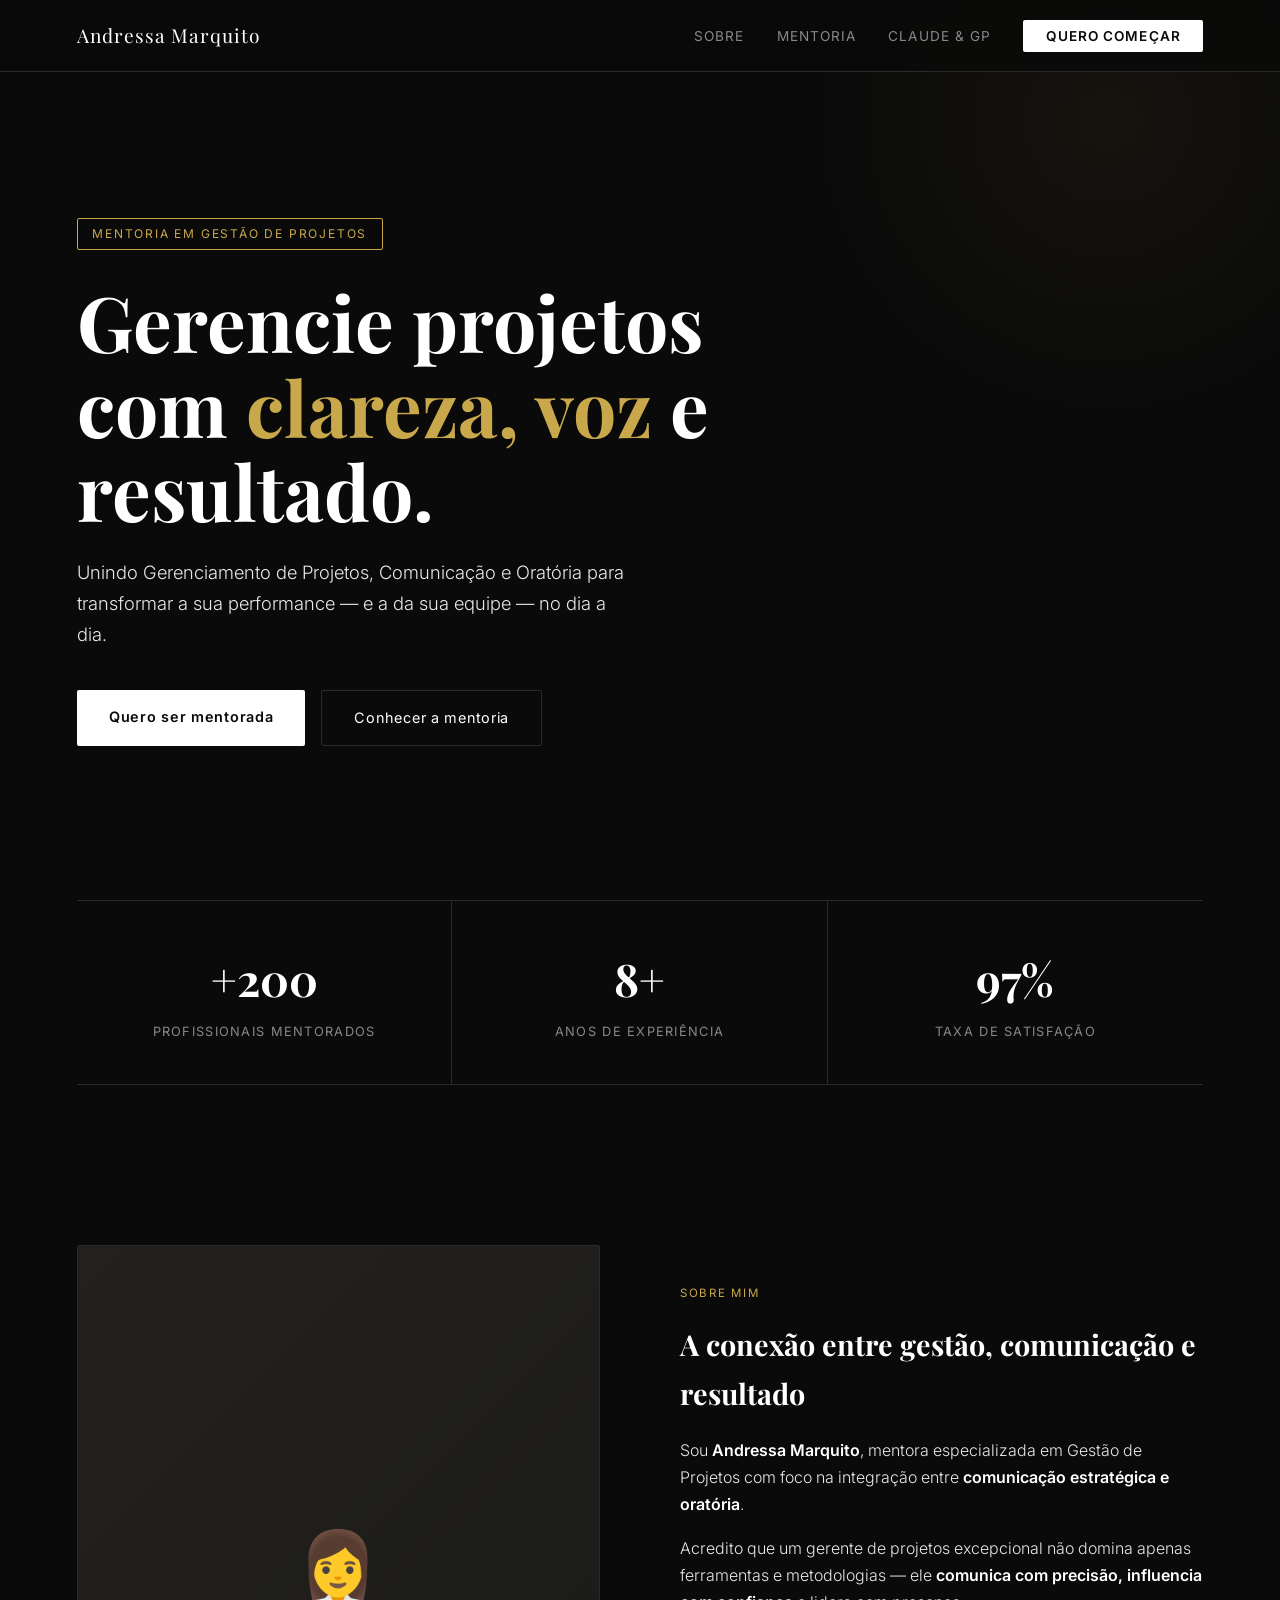
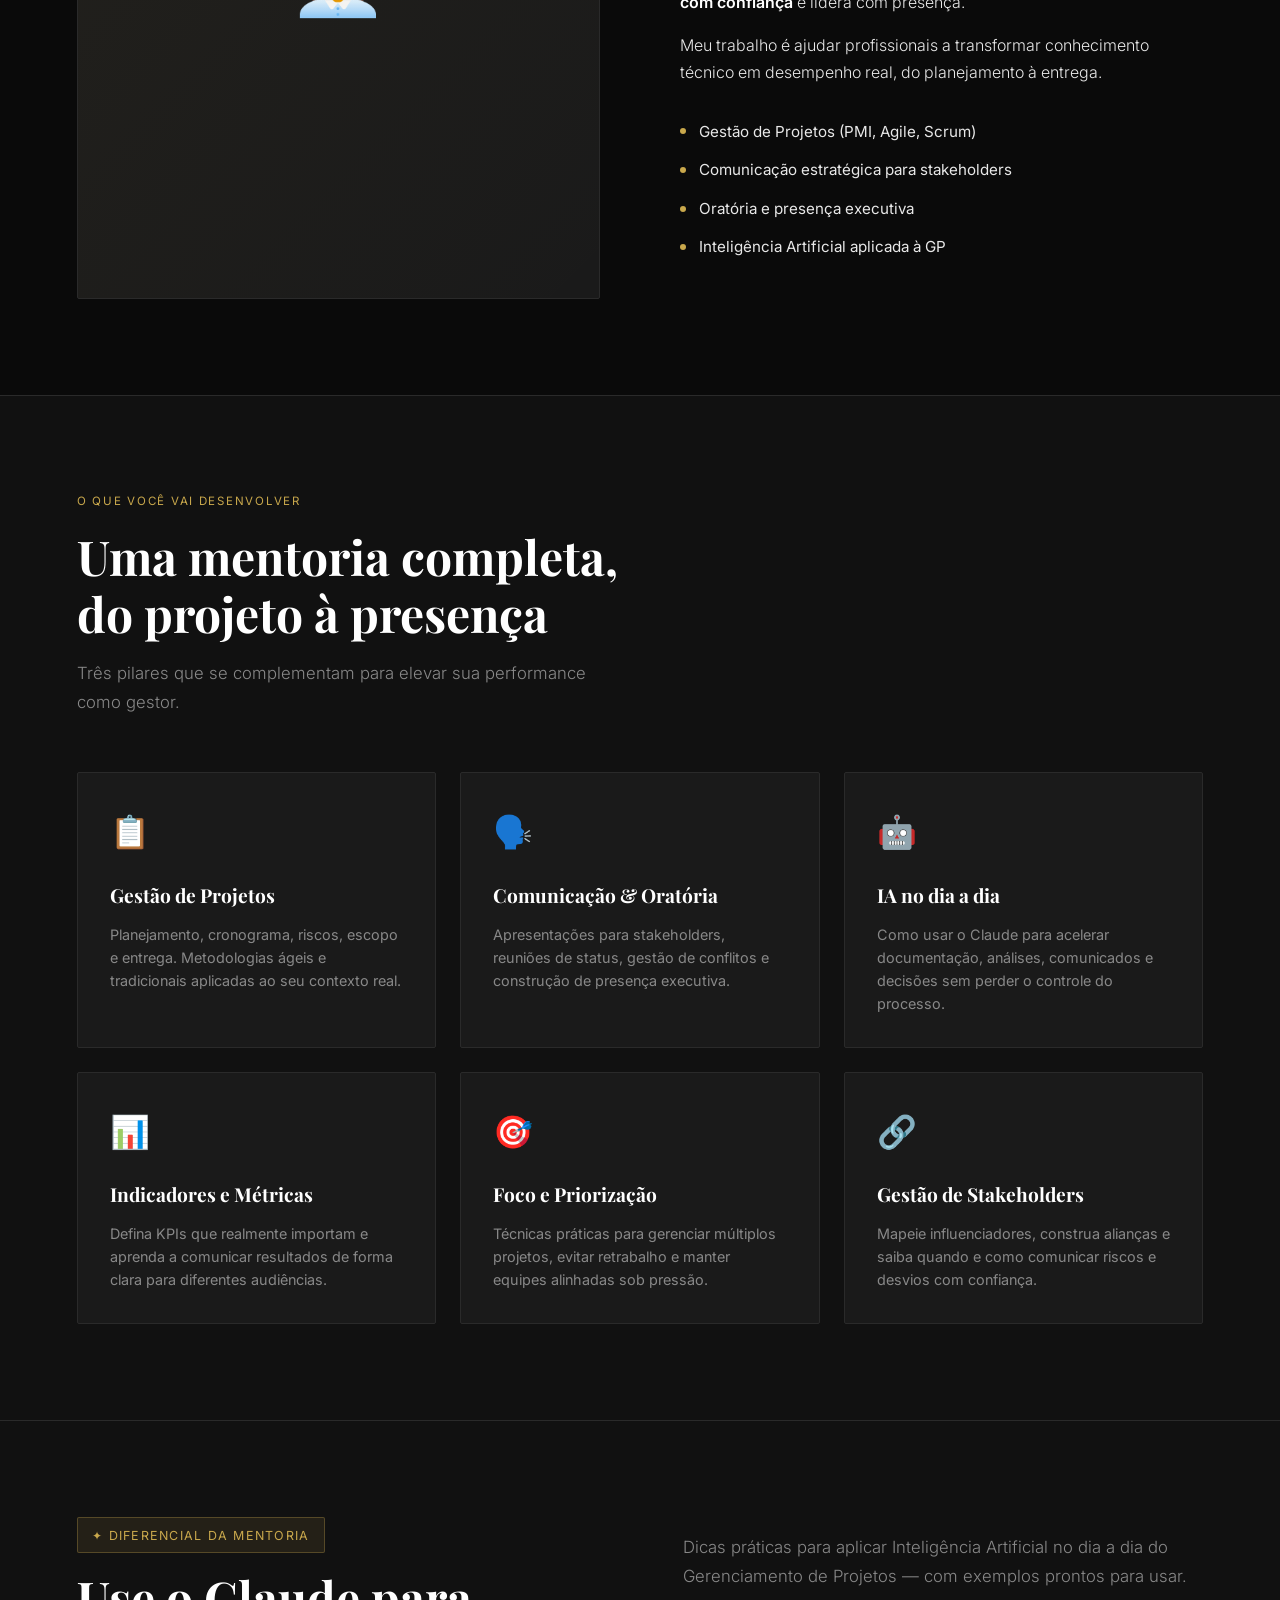
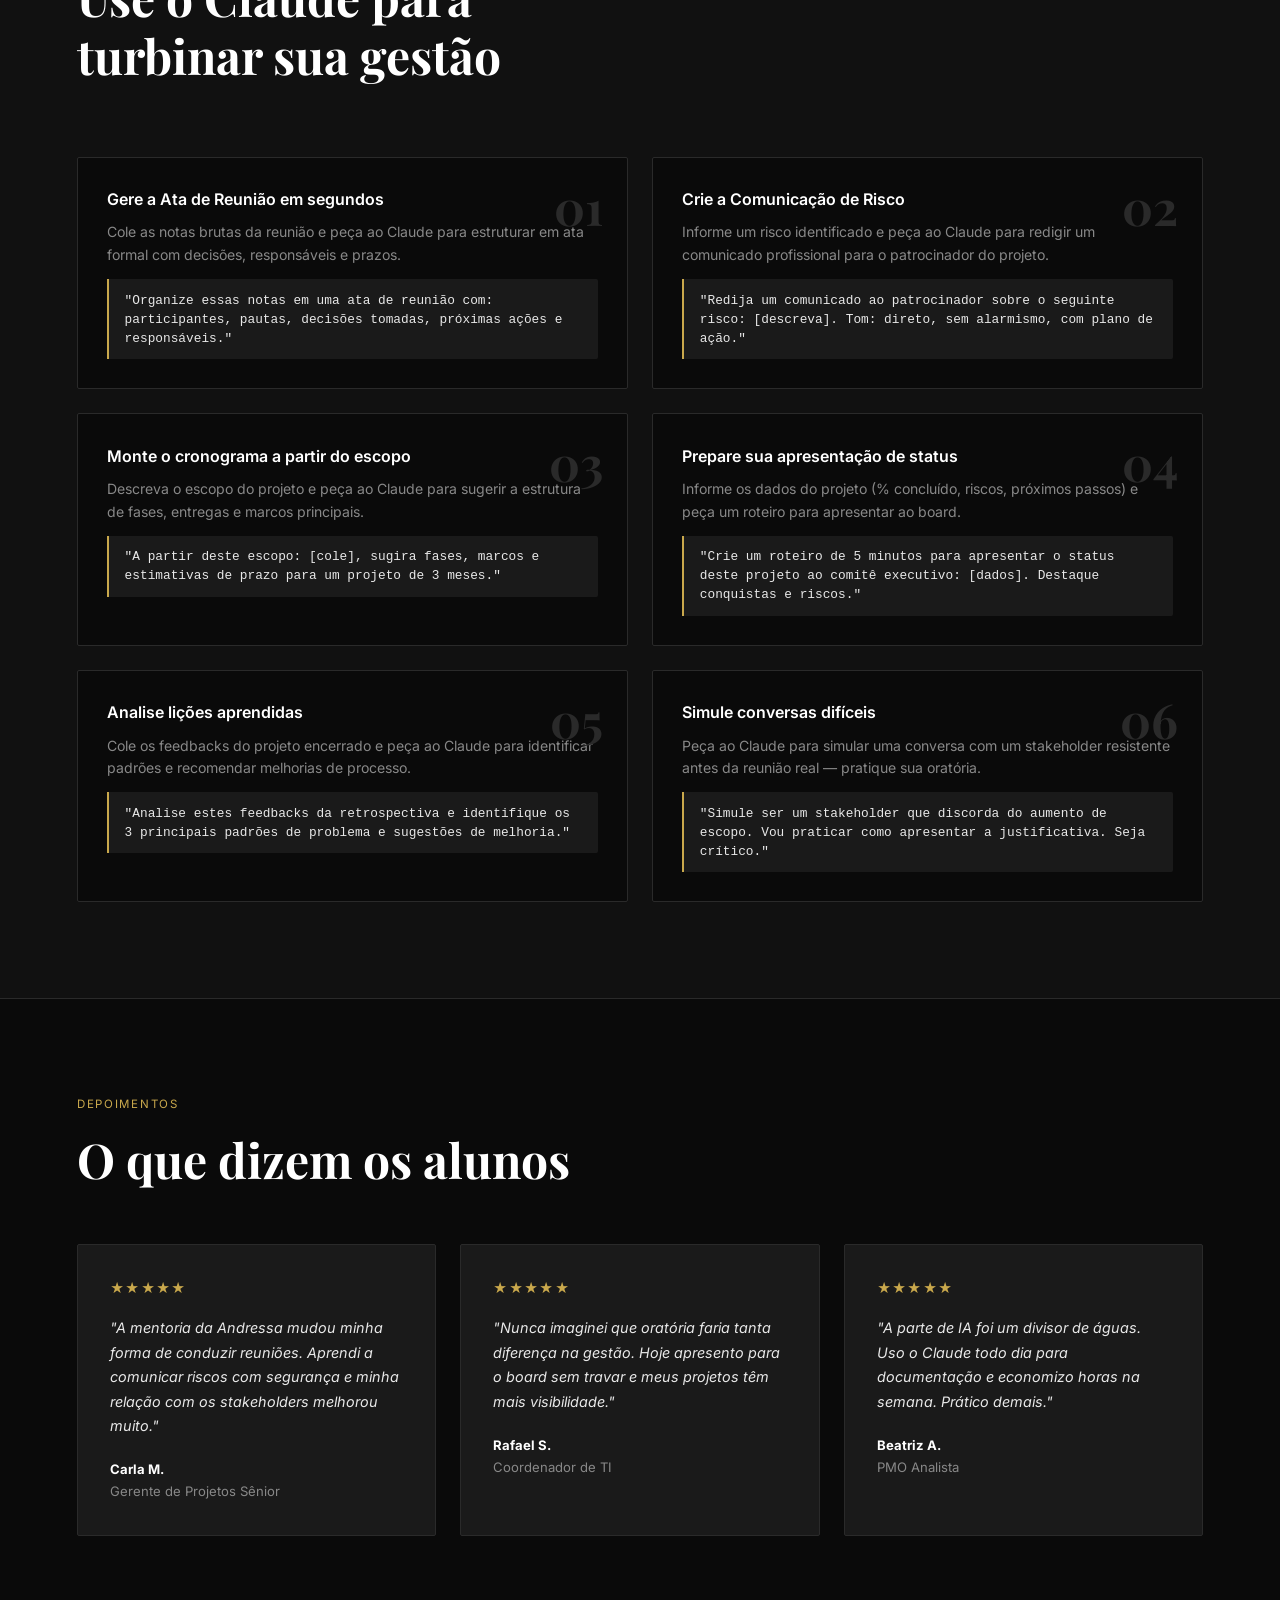
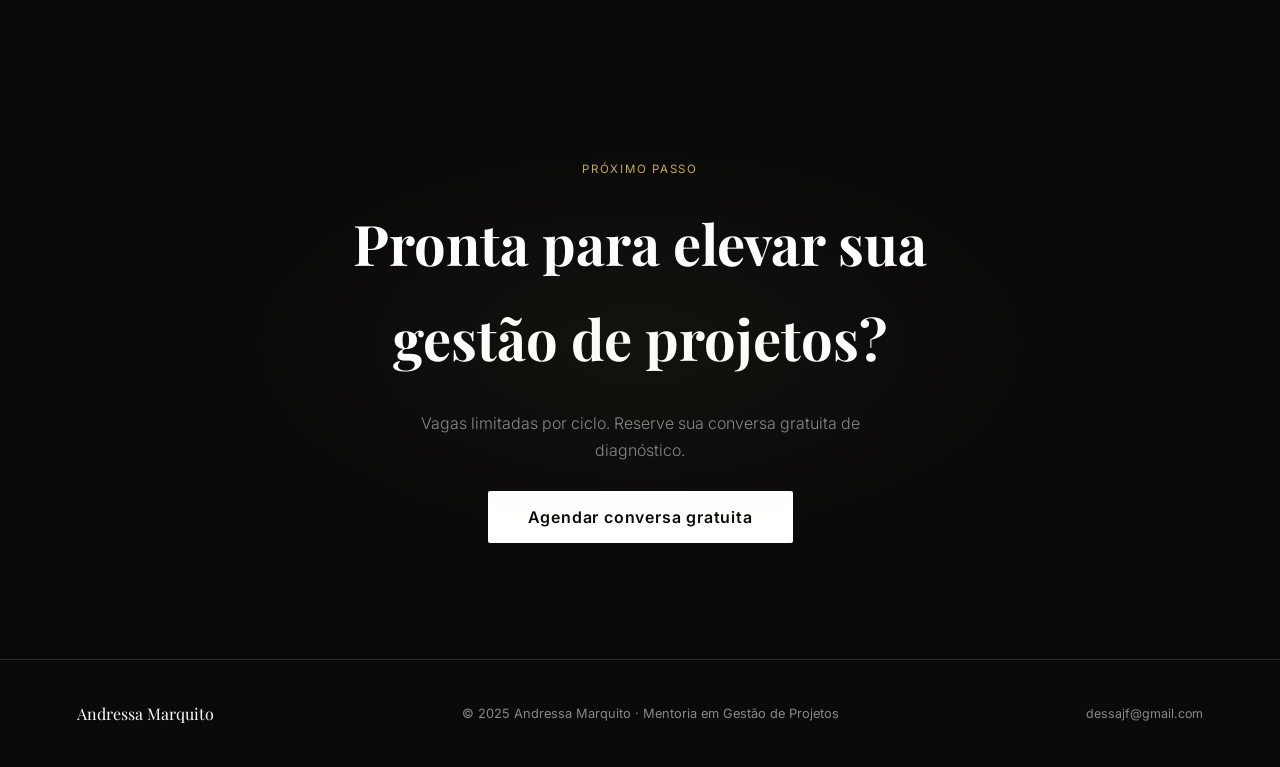
==== landing-page/index.html @ f9d19b34 "auto-update: 2026-05-29 18:06:54" ====
<!DOCTYPE html>
<html lang="pt-BR">
<head>
  <meta charset="UTF-8" />
  <meta name="viewport" content="width=device-width, initial-scale=1.0" />
  <title>Andressa Marquito | Mentoria em Gestão de Projetos</title>
  <link href="https://fonts.googleapis.com/css2?family=Playfair+Display:wght@400;700&family=Inter:wght@300;400;500;600&display=swap" rel="stylesheet" />
  <style>
    *, *::before, *::after { box-sizing: border-box; margin: 0; padding: 0; }

    :root {
      --black: #0a0a0a;
      --dark: #111111;
      --card: #1a1a1a;
      --border: #2a2a2a;
      --white: #ffffff;
      --off-white: #e8e8e8;
      --muted: #888888;
      --accent: #c9a84c;
    }

    html { scroll-behavior: smooth; }

    body {
      font-family: 'Inter', sans-serif;
      background-color: var(--black);
      color: var(--white);
      line-height: 1.7;
    }

    /* NAV */
    nav {
      position: fixed;
      top: 0; left: 0; right: 0;
      z-index: 100;
      display: flex;
      justify-content: space-between;
      align-items: center;
      padding: 1.2rem 6%;
      background: rgba(10, 10, 10, 0.92);
      backdrop-filter: blur(12px);
      border-bottom: 1px solid var(--border);
    }

    .nav-logo {
      font-family: 'Playfair Display', serif;
      font-size: 1.2rem;
      letter-spacing: 0.05em;
      color: var(--white);
      text-decoration: none;
    }

    .nav-links { display: flex; gap: 2rem; list-style: none; }
    .nav-links a {
      color: var(--muted);
      text-decoration: none;
      font-size: 0.85rem;
      letter-spacing: 0.08em;
      text-transform: uppercase;
      transition: color 0.2s;
    }
    .nav-links a:hover { color: var(--white); }

    .nav-cta {
      background: var(--white);
      color: var(--black) !important;
      padding: 0.5rem 1.4rem;
      border-radius: 2px;
      font-weight: 600 !important;
      transition: background 0.2s, color 0.2s !important;
    }
    .nav-cta:hover { background: var(--accent) !important; color: var(--white) !important; }

    /* HERO */
    .hero {
      min-height: 100vh;
      display: flex;
      align-items: center;
      padding: 8rem 6% 4rem;
      position: relative;
      overflow: hidden;
    }

    .hero::before {
      content: '';
      position: absolute;
      top: -20%; right: -10%;
      width: 600px; height: 600px;
      background: radial-gradient(circle, rgba(201,168,76,0.06) 0%, transparent 70%);
      pointer-events: none;
    }

    .hero-content { max-width: 720px; }

    .hero-tag {
      display: inline-block;
      font-size: 0.75rem;
      letter-spacing: 0.15em;
      text-transform: uppercase;
      color: var(--accent);
      border: 1px solid var(--accent);
      padding: 0.3rem 0.9rem;
      border-radius: 2px;
      margin-bottom: 1.8rem;
    }

    .hero h1 {
      font-family: 'Playfair Display', serif;
      font-size: clamp(2.8rem, 6vw, 5rem);
      line-height: 1.1;
      font-weight: 700;
      margin-bottom: 1.5rem;
    }

    .hero h1 span { color: var(--accent); }

    .hero p {
      font-size: 1.15rem;
      color: var(--off-white);
      max-width: 560px;
      margin-bottom: 2.5rem;
      font-weight: 300;
    }

    .hero-actions { display: flex; gap: 1rem; flex-wrap: wrap; }

    .btn-primary {
      background: var(--white);
      color: var(--black);
      padding: 0.9rem 2rem;
      border: none;
      border-radius: 2px;
      font-size: 0.9rem;
      font-weight: 600;
      letter-spacing: 0.05em;
      text-decoration: none;
      transition: background 0.2s, color 0.2s;
      cursor: pointer;
    }
    .btn-primary:hover { background: var(--accent); color: var(--white); }

    .btn-ghost {
      background: transparent;
      color: var(--white);
      padding: 0.9rem 2rem;
      border: 1px solid var(--border);
      border-radius: 2px;
      font-size: 0.9rem;
      font-weight: 400;
      letter-spacing: 0.05em;
      text-decoration: none;
      transition: border-color 0.2s, color 0.2s;
      cursor: pointer;
    }
    .btn-ghost:hover { border-color: var(--white); }

    /* STATS */
    .stats {
      display: grid;
      grid-template-columns: repeat(3, 1fr);
      border-top: 1px solid var(--border);
      border-bottom: 1px solid var(--border);
      margin: 0 6%;
    }

    .stat {
      padding: 2.5rem 2rem;
      text-align: center;
      border-right: 1px solid var(--border);
    }
    .stat:last-child { border-right: none; }

    .stat-number {
      font-family: 'Playfair Display', serif;
      font-size: 2.8rem;
      font-weight: 700;
      color: var(--white);
      display: block;
    }

    .stat-label {
      font-size: 0.8rem;
      color: var(--muted);
      letter-spacing: 0.1em;
      text-transform: uppercase;
      margin-top: 0.3rem;
    }

    /* SECTIONS */
    section { padding: 6rem 6%; }

    .section-tag {
      font-size: 0.72rem;
      letter-spacing: 0.15em;
      text-transform: uppercase;
      color: var(--accent);
      margin-bottom: 1rem;
      display: block;
    }

    .section-title {
      font-family: 'Playfair Display', serif;
      font-size: clamp(2rem, 4vw, 3rem);
      line-height: 1.2;
      margin-bottom: 1rem;
    }

    .section-subtitle {
      color: var(--muted);
      font-size: 1.05rem;
      max-width: 520px;
      font-weight: 300;
    }

    /* ABOUT */
    .about-grid {
      display: grid;
      grid-template-columns: 1fr 1fr;
      gap: 5rem;
      align-items: center;
      margin-top: 4rem;
    }

    .about-image {
      aspect-ratio: 4/5;
      background: var(--card);
      border: 1px solid var(--border);
      border-radius: 2px;
      display: flex;
      align-items: center;
      justify-content: center;
      font-size: 5rem;
      position: relative;
      overflow: hidden;
    }

    .about-image::after {
      content: '';
      position: absolute;
      inset: 0;
      background: linear-gradient(135deg, rgba(201,168,76,0.05), transparent);
    }

    .about-text h3 {
      font-family: 'Playfair Display', serif;
      font-size: 1.8rem;
      margin-bottom: 1.2rem;
    }

    .about-text p {
      color: var(--off-white);
      font-weight: 300;
      margin-bottom: 1rem;
    }

    .about-text p strong { color: var(--white); font-weight: 600; }

    .pillar-list {
      list-style: none;
      margin-top: 2rem;
      display: flex;
      flex-direction: column;
      gap: 0.8rem;
    }

    .pillar-list li {
      display: flex;
      align-items: center;
      gap: 0.8rem;
      font-size: 0.95rem;
      color: var(--off-white);
    }

    .pillar-list li::before {
      content: '';
      width: 6px; height: 6px;
      background: var(--accent);
      border-radius: 50%;
      flex-shrink: 0;
    }

    /* MENTORIA */
    .cards-grid {
      display: grid;
      grid-template-columns: repeat(3, 1fr);
      gap: 1.5rem;
      margin-top: 3.5rem;
    }

    .card {
      background: var(--card);
      border: 1px solid var(--border);
      border-radius: 2px;
      padding: 2rem;
      transition: border-color 0.2s, transform 0.2s;
    }

    .card:hover {
      border-color: var(--accent);
      transform: translateY(-4px);
    }

    .card-icon {
      font-size: 2rem;
      margin-bottom: 1.2rem;
    }

    .card h4 {
      font-family: 'Playfair Display', serif;
      font-size: 1.2rem;
      margin-bottom: 0.7rem;
    }

    .card p {
      color: var(--muted);
      font-size: 0.9rem;
      line-height: 1.6;
    }

    /* CLAUDE SECTION */
    .claude-section {
      background: var(--dark);
      border-top: 1px solid var(--border);
      border-bottom: 1px solid var(--border);
    }

    .claude-header {
      display: flex;
      align-items: flex-start;
      justify-content: space-between;
      gap: 3rem;
      flex-wrap: wrap;
      margin-bottom: 3.5rem;
    }

    .claude-badge {
      display: inline-flex;
      align-items: center;
      gap: 0.5rem;
      background: rgba(201,168,76,0.1);
      border: 1px solid rgba(201,168,76,0.3);
      color: var(--accent);
      font-size: 0.78rem;
      letter-spacing: 0.1em;
      text-transform: uppercase;
      padding: 0.4rem 0.9rem;
      border-radius: 2px;
      margin-bottom: 1rem;
    }

    .tips-grid {
      display: grid;
      grid-template-columns: repeat(2, 1fr);
      gap: 1.5rem;
    }

    .tip-card {
      background: var(--black);
      border: 1px solid var(--border);
      border-radius: 2px;
      padding: 1.8rem;
      position: relative;
    }

    .tip-number {
      position: absolute;
      top: 1.5rem; right: 1.5rem;
      font-family: 'Playfair Display', serif;
      font-size: 3rem;
      color: var(--border);
      line-height: 1;
      font-weight: 700;
    }

    .tip-card h4 {
      font-size: 1rem;
      font-weight: 600;
      margin-bottom: 0.5rem;
      color: var(--white);
    }

    .tip-card p {
      font-size: 0.88rem;
      color: var(--muted);
      line-height: 1.6;
    }

    .tip-card code {
      display: block;
      margin-top: 0.8rem;
      padding: 0.7rem 1rem;
      background: var(--card);
      border-left: 2px solid var(--accent);
      font-size: 0.8rem;
      color: var(--off-white);
      font-family: 'Courier New', monospace;
      line-height: 1.5;
      border-radius: 0 2px 2px 0;
    }

    /* TESTIMONIALS */
    .testimonials-grid {
      display: grid;
      grid-template-columns: repeat(3, 1fr);
      gap: 1.5rem;
      margin-top: 3.5rem;
    }

    .testimonial {
      background: var(--card);
      border: 1px solid var(--border);
      border-radius: 2px;
      padding: 2rem;
    }

    .stars { color: var(--accent); font-size: 0.85rem; margin-bottom: 1rem; letter-spacing: 0.1em; }

    .testimonial p {
      font-size: 0.9rem;
      color: var(--off-white);
      font-style: italic;
      margin-bottom: 1.2rem;
      line-height: 1.7;
    }

    .testimonial-author {
      font-size: 0.82rem;
      color: var(--muted);
    }

    .testimonial-author strong { color: var(--white); display: block; }

    /* CTA */
    .cta-section {
      text-align: center;
      padding: 8rem 6%;
      position: relative;
      overflow: hidden;
    }

    .cta-section::before {
      content: '';
      position: absolute;
      top: 50%; left: 50%;
      transform: translate(-50%, -50%);
      width: 800px; height: 400px;
      background: radial-gradient(ellipse, rgba(201,168,76,0.05) 0%, transparent 70%);
      pointer-events: none;
    }

    .cta-section h2 {
      font-family: 'Playfair Display', serif;
      font-size: clamp(2.2rem, 5vw, 3.5rem);
      max-width: 600px;
      margin: 0 auto 1.5rem;
    }

    .cta-section p {
      color: var(--muted);
      max-width: 480px;
      margin: 0 auto 2.5rem;
      font-weight: 300;
    }

    /* FOOTER */
    footer {
      border-top: 1px solid var(--border);
      padding: 2.5rem 6%;
      display: flex;
      justify-content: space-between;
      align-items: center;
      flex-wrap: wrap;
      gap: 1rem;
    }

    .footer-logo {
      font-family: 'Playfair Display', serif;
      font-size: 1rem;
      color: var(--white);
    }

    footer p {
      font-size: 0.8rem;
      color: var(--muted);
    }

    /* RESPONSIVE */
    @media (max-width: 768px) {
      .stats { grid-template-columns: 1fr; }
      .stat { border-right: none; border-bottom: 1px solid var(--border); }
      .stat:last-child { border-bottom: none; }
      .about-grid { grid-template-columns: 1fr; }
      .cards-grid { grid-template-columns: 1fr; }
      .tips-grid { grid-template-columns: 1fr; }
      .testimonials-grid { grid-template-columns: 1fr; }
      .nav-links { display: none; }
      .hero h1 { font-size: 2.5rem; }
    }
  </style>
</head>
<body>

  <!-- NAV -->
  <nav>
    <a href="#" class="nav-logo">Andressa Marquito</a>
    <ul class="nav-links">
      <li><a href="#sobre">Sobre</a></li>
      <li><a href="#mentoria">Mentoria</a></li>
      <li><a href="#claude">Claude & GP</a></li>
      <li><a href="#contato" class="nav-cta">Quero começar</a></li>
    </ul>
  </nav>

  <!-- HERO -->
  <section class="hero">
    <div class="hero-content">
      <span class="hero-tag">Mentoria em Gestão de Projetos</span>
      <h1>Gerencie projetos com <span>clareza, voz</span> e resultado.</h1>
      <p>
        Unindo Gerenciamento de Projetos, Comunicação e Oratória para transformar
        a sua performance — e a da sua equipe — no dia a dia.
      </p>
      <div class="hero-actions">
        <a href="#contato" class="btn-primary">Quero ser mentorada</a>
        <a href="#mentoria" class="btn-ghost">Conhecer a mentoria</a>
      </div>
    </div>
  </section>

  <!-- STATS -->
  <div class="stats">
    <div class="stat">
      <span class="stat-number">+200</span>
      <span class="stat-label">Profissionais mentorados</span>
    </div>
    <div class="stat">
      <span class="stat-number">8+</span>
      <span class="stat-label">Anos de experiência</span>
    </div>
    <div class="stat">
      <span class="stat-number">97%</span>
      <span class="stat-label">Taxa de satisfação</span>
    </div>
  </div>

  <!-- SOBRE -->
  <section id="sobre">
    <div class="about-grid">
      <div class="about-image">👩‍💼</div>
      <div class="about-text">
        <span class="section-tag">Sobre mim</span>
        <h3>A conexão entre gestão, comunicação e resultado</h3>
        <p>
          Sou <strong>Andressa Marquito</strong>, mentora especializada em Gestão de Projetos
          com foco na integração entre <strong>comunicação estratégica e oratória</strong>.
        </p>
        <p>
          Acredito que um gerente de projetos excepcional não domina apenas ferramentas e
          metodologias — ele <strong>comunica com precisão, influencia com confiança</strong>
          e lidera com presença.
        </p>
        <p>
          Meu trabalho é ajudar profissionais a transformar conhecimento técnico em
          desempenho real, do planejamento à entrega.
        </p>
        <ul class="pillar-list">
          <li>Gestão de Projetos (PMI, Agile, Scrum)</li>
          <li>Comunicação estratégica para stakeholders</li>
          <li>Oratória e presença executiva</li>
          <li>Inteligência Artificial aplicada à GP</li>
        </ul>
      </div>
    </div>
  </section>

  <!-- MENTORIA -->
  <section id="mentoria" style="background: var(--dark); border-top: 1px solid var(--border);">
    <span class="section-tag">O que você vai desenvolver</span>
    <h2 class="section-title">Uma mentoria completa,<br/>do projeto à presença</h2>
    <p class="section-subtitle">Três pilares que se complementam para elevar sua performance como gestor.</p>

    <div class="cards-grid">
      <div class="card">
        <div class="card-icon">📋</div>
        <h4>Gestão de Projetos</h4>
        <p>Planejamento, cronograma, riscos, escopo e entrega. Metodologias ágeis e tradicionais aplicadas ao seu contexto real.</p>
      </div>
      <div class="card">
        <div class="card-icon">🗣️</div>
        <h4>Comunicação & Oratória</h4>
        <p>Apresentações para stakeholders, reuniões de status, gestão de conflitos e construção de presença executiva.</p>
      </div>
      <div class="card">
        <div class="card-icon">🤖</div>
        <h4>IA no dia a dia</h4>
        <p>Como usar o Claude para acelerar documentação, análises, comunicados e decisões sem perder o controle do processo.</p>
      </div>
      <div class="card">
        <div class="card-icon">📊</div>
        <h4>Indicadores e Métricas</h4>
        <p>Defina KPIs que realmente importam e aprenda a comunicar resultados de forma clara para diferentes audiências.</p>
      </div>
      <div class="card">
        <div class="card-icon">🎯</div>
        <h4>Foco e Priorização</h4>
        <p>Técnicas práticas para gerenciar múltiplos projetos, evitar retrabalho e manter equipes alinhadas sob pressão.</p>
      </div>
      <div class="card">
        <div class="card-icon">🔗</div>
        <h4>Gestão de Stakeholders</h4>
        <p>Mapeie influenciadores, construa alianças e saiba quando e como comunicar riscos e desvios com confiança.</p>
      </div>
    </div>
  </section>

  <!-- CLAUDE & GP -->
  <section id="claude" class="claude-section">
    <div class="claude-header">
      <div>
        <span class="claude-badge">✦ Diferencial da mentoria</span>
        <h2 class="section-title">Use o Claude para<br/>turbinar sua gestão</h2>
      </div>
      <p class="section-subtitle" style="padding-top: 1rem;">
        Dicas práticas para aplicar Inteligência Artificial no dia a dia
        do Gerenciamento de Projetos — com exemplos prontos para usar.
      </p>
    </div>

    <div class="tips-grid">
      <div class="tip-card">
        <span class="tip-number">01</span>
        <h4>Gere a Ata de Reunião em segundos</h4>
        <p>Cole as notas brutas da reunião e peça ao Claude para estruturar em ata formal com decisões, responsáveis e prazos.</p>
        <code>"Organize essas notas em uma ata de reunião com: participantes, pautas, decisões tomadas, próximas ações e responsáveis."</code>
      </div>
      <div class="tip-card">
        <span class="tip-number">02</span>
        <h4>Crie a Comunicação de Risco</h4>
        <p>Informe um risco identificado e peça ao Claude para redigir um comunicado profissional para o patrocinador do projeto.</p>
        <code>"Redija um comunicado ao patrocinador sobre o seguinte risco: [descreva]. Tom: direto, sem alarmismo, com plano de ação."</code>
      </div>
      <div class="tip-card">
        <span class="tip-number">03</span>
        <h4>Monte o cronograma a partir do escopo</h4>
        <p>Descreva o escopo do projeto e peça ao Claude para sugerir a estrutura de fases, entregas e marcos principais.</p>
        <code>"A partir deste escopo: [cole], sugira fases, marcos e estimativas de prazo para um projeto de 3 meses."</code>
      </div>
      <div class="tip-card">
        <span class="tip-number">04</span>
        <h4>Prepare sua apresentação de status</h4>
        <p>Informe os dados do projeto (% concluído, riscos, próximos passos) e peça um roteiro para apresentar ao board.</p>
        <code>"Crie um roteiro de 5 minutos para apresentar o status deste projeto ao comitê executivo: [dados]. Destaque conquistas e riscos."</code>
      </div>
      <div class="tip-card">
        <span class="tip-number">05</span>
        <h4>Analise lições aprendidas</h4>
        <p>Cole os feedbacks do projeto encerrado e peça ao Claude para identificar padrões e recomendar melhorias de processo.</p>
        <code>"Analise estes feedbacks da retrospectiva e identifique os 3 principais padrões de problema e sugestões de melhoria."</code>
      </div>
      <div class="tip-card">
        <span class="tip-number">06</span>
        <h4>Simule conversas difíceis</h4>
        <p>Peça ao Claude para simular uma conversa com um stakeholder resistente antes da reunião real — pratique sua oratória.</p>
        <code>"Simule ser um stakeholder que discorda do aumento de escopo. Vou praticar como apresentar a justificativa. Seja crítico."</code>
      </div>
    </div>
  </section>

  <!-- TESTIMONIALS -->
  <section id="depoimentos">
    <span class="section-tag">Depoimentos</span>
    <h2 class="section-title">O que dizem os alunos</h2>

    <div class="testimonials-grid">
      <div class="testimonial">
        <div class="stars">★★★★★</div>
        <p>"A mentoria da Andressa mudou minha forma de conduzir reuniões. Aprendi a comunicar riscos com segurança e minha relação com os stakeholders melhorou muito."</p>
        <div class="testimonial-author">
          <strong>Carla M.</strong>
          Gerente de Projetos Sênior
        </div>
      </div>
      <div class="testimonial">
        <div class="stars">★★★★★</div>
        <p>"Nunca imaginei que oratória faria tanta diferença na gestão. Hoje apresento para o board sem travar e meus projetos têm mais visibilidade."</p>
        <div class="testimonial-author">
          <strong>Rafael S.</strong>
          Coordenador de TI
        </div>
      </div>
      <div class="testimonial">
        <div class="stars">★★★★★</div>
        <p>"A parte de IA foi um divisor de águas. Uso o Claude todo dia para documentação e economizo horas na semana. Prático demais."</p>
        <div class="testimonial-author">
          <strong>Beatriz A.</strong>
          PMO Analista
        </div>
      </div>
    </div>
  </section>

  <!-- CTA -->
  <section id="contato" class="cta-section">
    <span class="section-tag">Próximo passo</span>
    <h2>Pronta para elevar sua gestão de projetos?</h2>
    <p>Vagas limitadas por ciclo. Reserve sua conversa gratuita de diagnóstico.</p>
    <a href="mailto:dessajf@gmail.com?subject=Mentoria%20Gestão%20de%20Projetos&body=Olá%20Andressa!%20Gostaria%20de%20saber%20mais%20sobre%20a%20mentoria." class="btn-primary" style="font-size: 1rem; padding: 1rem 2.5rem;">
      Agendar conversa gratuita
    </a>
  </section>

  <!-- FOOTER -->
  <footer>
    <span class="footer-logo">Andressa Marquito</span>
    <p>© 2025 Andressa Marquito · Mentoria em Gestão de Projetos</p>
    <p style="color: var(--muted); font-size: 0.78rem;">dessajf@gmail.com</p>
  </footer>

</body>
</html>
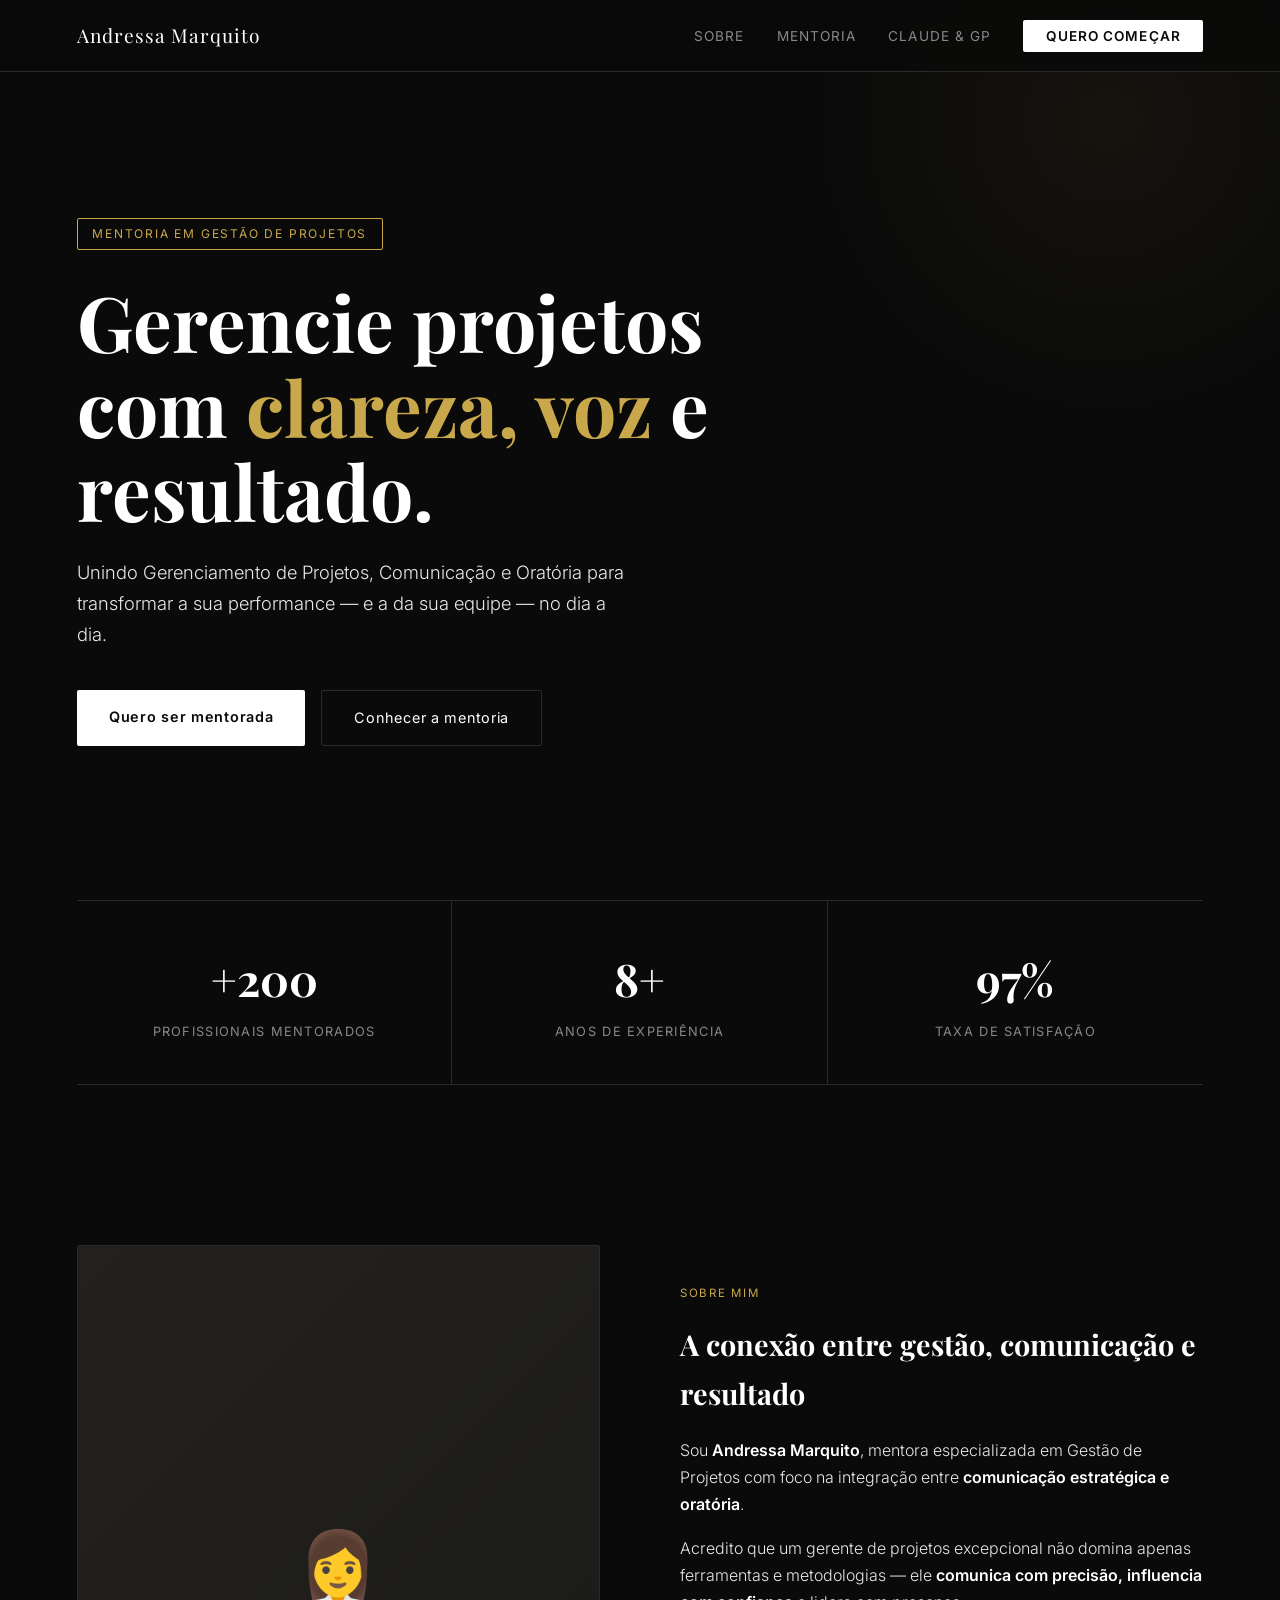
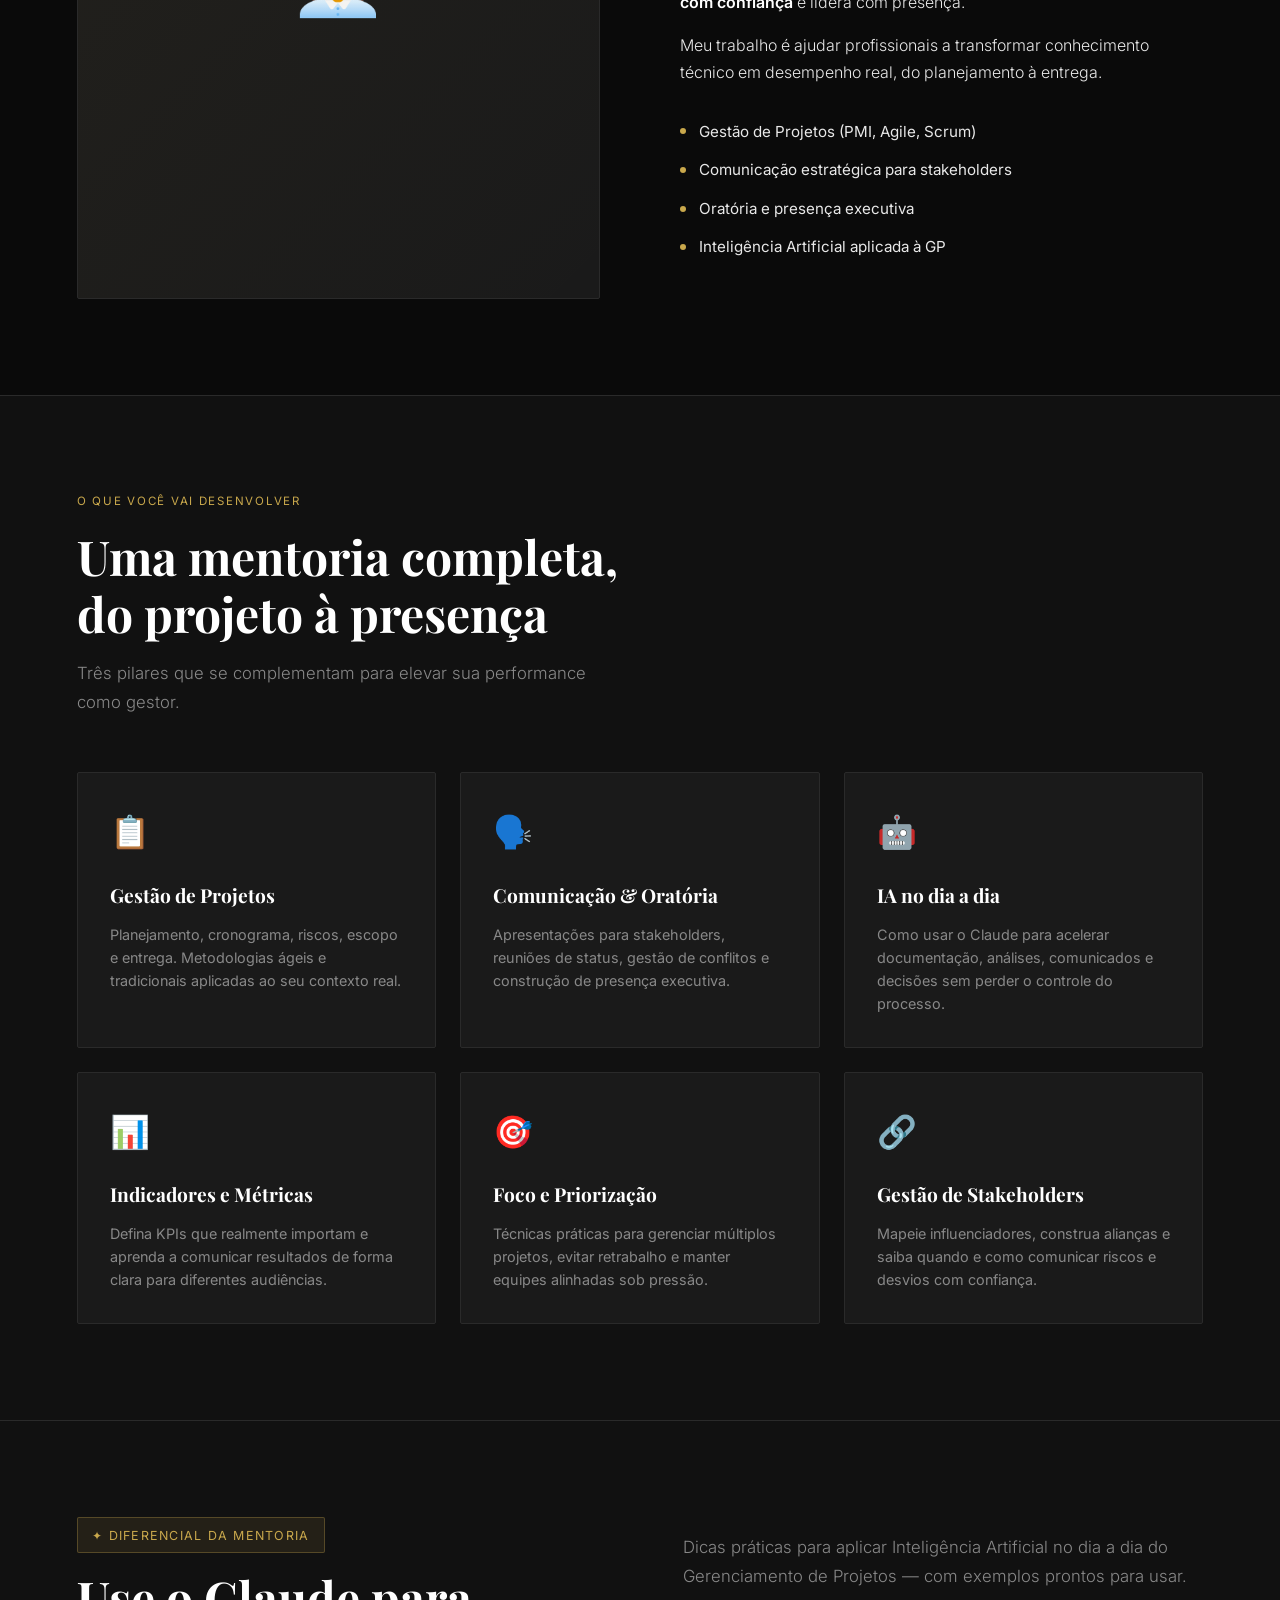
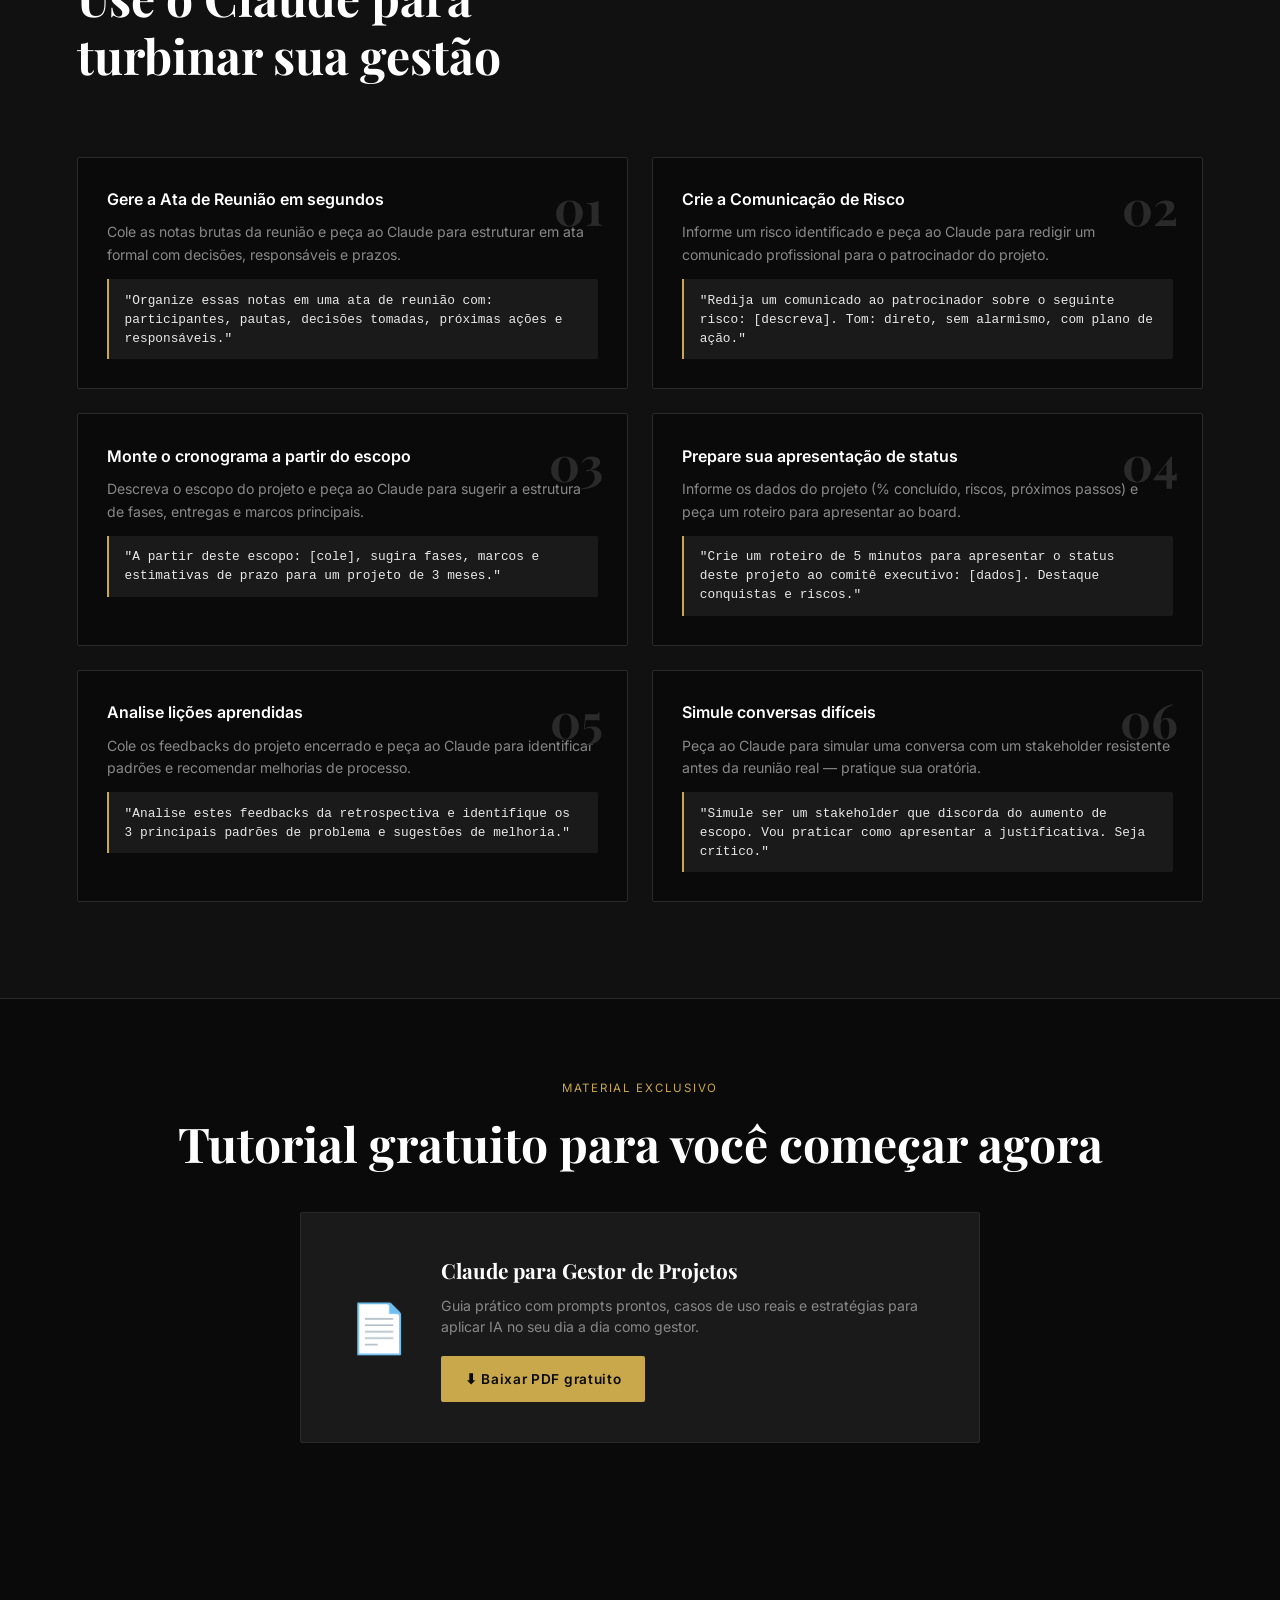
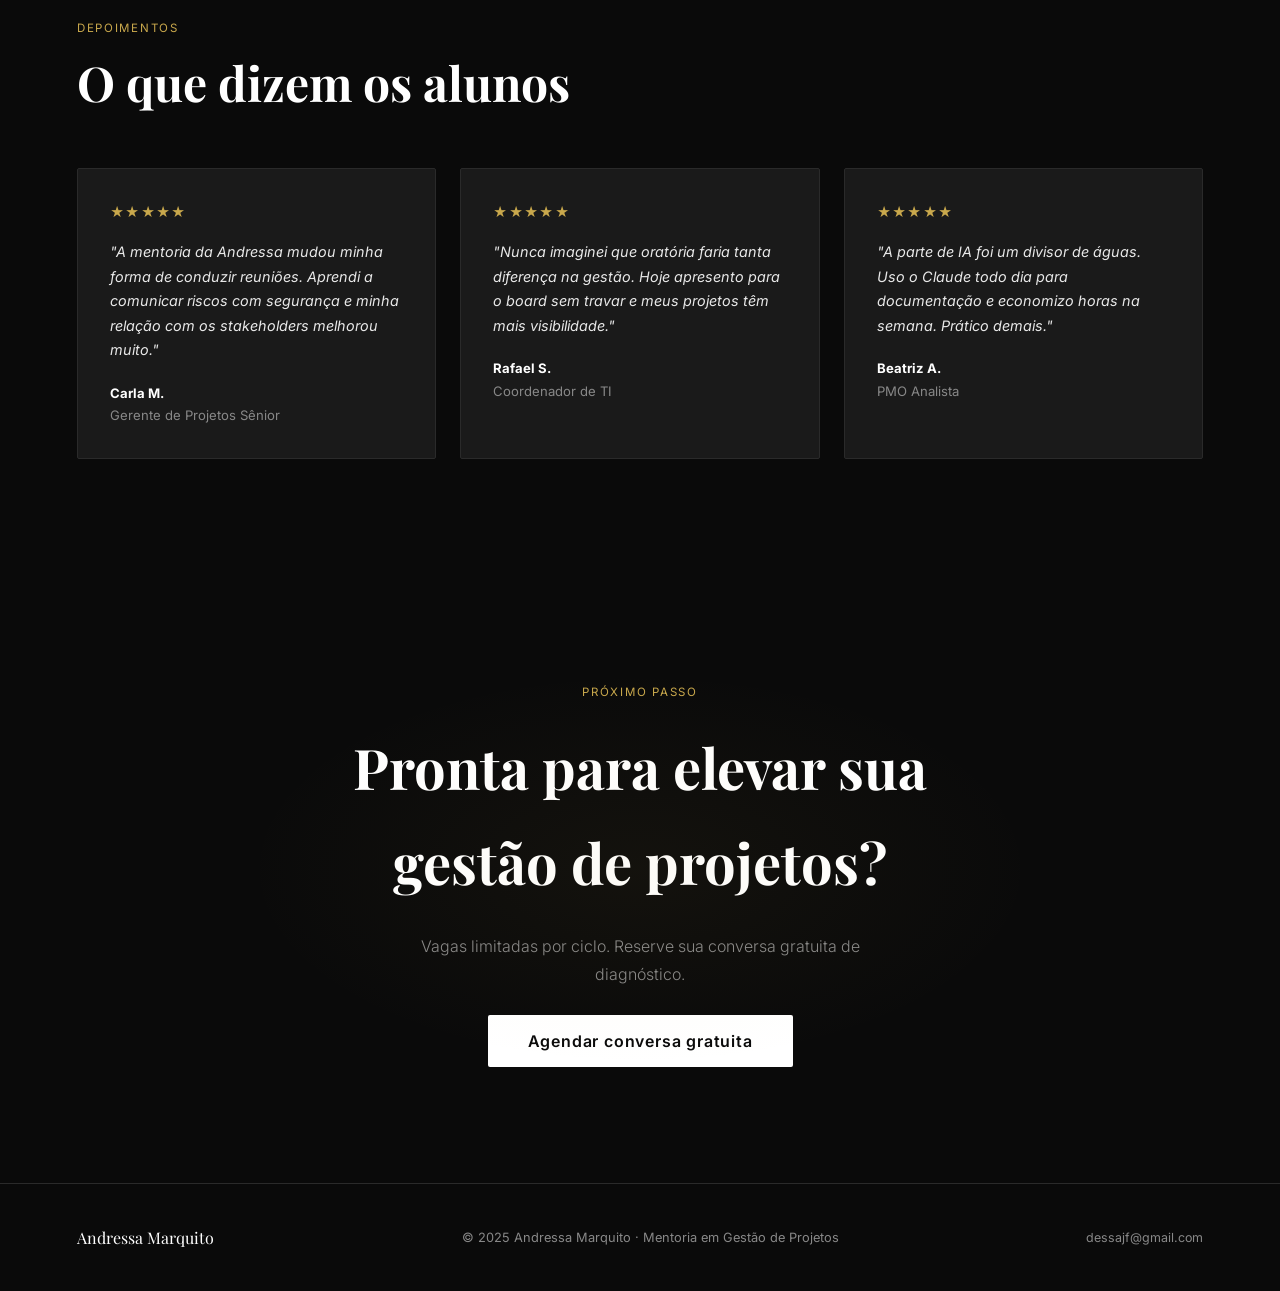
==== commit beda6fc9: "auto-update: 2026-05-31 18:14:09" ====
--- a/landing-page/index.html
+++ b/landing-page/index.html
@@ -396,6 +396,71 @@
       font-family: 'Courier New', monospace;
       line-height: 1.5;
       border-radius: 0 2px 2px 0;
+    }
+
+    /* TUTORIAL PDF */
+    .tutorial-section {
+      text-align: center;
+      padding: 5rem 6%;
+      background: var(--black);
+    }
+
+    .tutorial-card {
+      display: inline-flex;
+      align-items: center;
+      gap: 2rem;
+      background: var(--card);
+      border: 1px solid var(--border);
+      border-radius: 2px;
+      padding: 2.5rem 3rem;
+      max-width: 680px;
+      width: 100%;
+      text-align: left;
+      transition: border-color 0.2s;
+    }
+
+    .tutorial-card:hover { border-color: var(--accent); }
+
+    .tutorial-icon {
+      font-size: 3rem;
+      flex-shrink: 0;
+    }
+
+    .tutorial-info { flex: 1; }
+
+    .tutorial-info h3 {
+      font-family: 'Playfair Display', serif;
+      font-size: 1.3rem;
+      margin-bottom: 0.4rem;
+      color: var(--white);
+    }
+
+    .tutorial-info p {
+      font-size: 0.88rem;
+      color: var(--muted);
+      margin-bottom: 1.2rem;
+      line-height: 1.5;
+    }
+
+    .btn-download {
+      display: inline-flex;
+      align-items: center;
+      gap: 0.5rem;
+      background: var(--accent);
+      color: var(--black);
+      padding: 0.7rem 1.5rem;
+      border-radius: 2px;
+      font-size: 0.85rem;
+      font-weight: 600;
+      letter-spacing: 0.05em;
+      text-decoration: none;
+      transition: opacity 0.2s;
+    }
+
+    .btn-download:hover { opacity: 0.85; }
+
+    @media (max-width: 600px) {
+      .tutorial-card { flex-direction: column; text-align: center; padding: 2rem 1.5rem; }
     }
 
     /* TESTIMONIALS */
@@ -666,6 +731,22 @@
     </div>
   </section>
 
+  <!-- TUTORIAL PDF -->
+  <section class="tutorial-section">
+    <span class="section-tag">Material exclusivo</span>
+    <h2 class="section-title" style="margin-bottom: 2.5rem;">Tutorial gratuito para você começar agora</h2>
+    <div class="tutorial-card">
+      <div class="tutorial-icon">📄</div>
+      <div class="tutorial-info">
+        <h3>Claude para Gestor de Projetos</h3>
+        <p>Guia prático com prompts prontos, casos de uso reais e estratégias para aplicar IA no seu dia a dia como gestor.</p>
+        <a href="claude-gestores-projetos.pdf" download class="btn-download">
+          ⬇ Baixar PDF gratuito
+        </a>
+      </div>
+    </div>
+  </section>
+
   <!-- TESTIMONIALS -->
   <section id="depoimentos">
     <span class="section-tag">Depoimentos</span>
